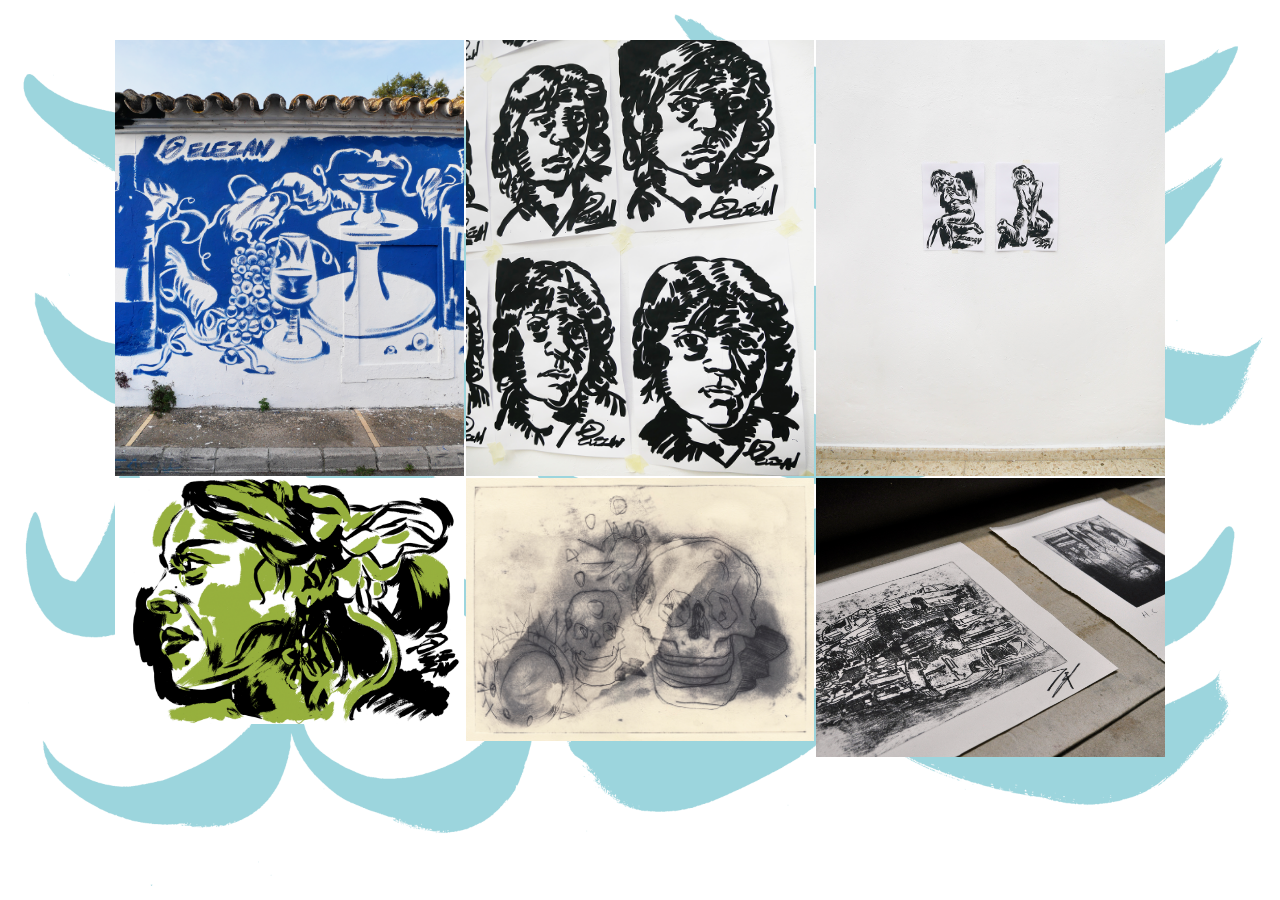
==== artworks.html @ fdf79c6a "Add files via upload" ====
<!DOCTYPE html>
<html lang="es">
<head>
    <meta charset="UTF-8">
    <meta name="viewport" content="width=device-width, initial-scale=1.0">
    <title>Elezan - Art Works</title>
    <meta name="description" content="Daniel Elezan @elezanes Painter, illustrator and designer">
    
    <!-- Favicon de la web -->
    <link rel="icon" type="image/png" href="favicon.png">

    <!-- Precarga del fondo animado -->
    <link rel="preload" as="image" href="artworks/fondoagua.gif">

    <!-- Importación de la tipografía Inter Tight -->
    <link rel="preconnect" href="https://fonts.googleapis.com">
    <link rel="preconnect" href="https://fonts.gstatic.com" crossorigin>
    <link href="https://fonts.googleapis.com/css2?family=Inter+Tight:ital,wght@0,300;0,480;0,700;1,300;1,480;1,700&display=swap" rel="stylesheet">

    <style>
        /* 1. RESET Y CONFIGURACIÓN GLOBAL */
        * {
            box-sizing: border-box;
            margin: 0;
            padding: 0;
            -webkit-tap-highlight-color: transparent;
        }

        body.artworks-page {
            width: 100%;
            min-height: 100vh;
            background-image: url('artworks/fondoagua.gif');
            background-position: center;
            background-repeat: no-repeat;
            background-size: cover;
            background-attachment: fixed;
            font-family: "Inter Tight", sans-serif;
        }

        /* 2. CONTROL DE CARGA INICIAL */
        .hidden {
            opacity: 0;
            visibility: hidden;
        }

        #content {
            opacity: 1;
            visibility: visible;
            width: 100%;
            min-height: 100vh;
            transition: opacity 0.5s ease-in-out;
        }

        .artworks-wrapper {
            width: 100%;
            max-width: 1080px;
            margin: 0 auto;
            padding: 40px 15px;
        }

        /* 3. GALERÍA COLLAGE EN ORDEN CRONOLÓGICO */
        .artworks-grid {
            display: flex;
            flex-wrap: wrap;
            gap: 2px;
            width: 100%;
            align-items: flex-start;
        }

        .grid-item {
            flex: 1 1 calc(33.333% - 1.34px);
            max-width: calc(33.333% - 1.34px);
            cursor: pointer;
            overflow: visible !important;
            display: block;
        }

        .grid-item img {
            width: 100%;
            height: auto;
            display: block;
            transition: transform 0.2s ease;
            position: relative;
            z-index: 1;
        }

        .grid-item:hover img {
            transform: scale(1.02);
            z-index: 5;
        }

        /* 4. MODAL / CARRUSEL FLOTANTE 100% TRANSPARENTE E INSTANTÁNEO */
        .modal {
            position: fixed;
            top: 0;
            left: 0;
            width: 100%;
            height: 100%;
            background: none;
            display: flex;
            justify-content: center;
            align-items: center;
            z-index: 9999;
            opacity: 0;
            pointer-events: none;
            transition: none;
        }

        .modal.active {
            opacity: 1;
            pointer-events: auto;
        }

        .modal-container {
            position: relative;
            width: auto;
            max-width: 95vw;
            height: auto;
            max-height: 95vh;
            display: flex;
            flex-direction: column;
            align-items: center;
            justify-content: center;
        }

        /* Caja unificada que se ajusta exactamente al tamaño de la imagen activa */
        .modal-content-box {
            display: flex;
            flex-direction: column;
            width: auto;
            height: auto;
            max-width: 95vw;
            max-height: 95vh;
        }

        /* Ventana contenedora principal adaptativa a la altura de la foto */
        .modal-img-container {
            width: 100%;
            height: auto;
            display: flex;
            justify-content: flex-start;
            align-items: center;
            cursor: grab;
            overflow: hidden;
            position: relative;
        }

        .modal-img-container:active {
            cursor: grabbing;
        }

        /* Tira horizontal deslizable */
        .carousel-track {
            display: flex;
            height: 100%;
            will-change: transform;
        }

        .carousel-slide {
            display: flex;
            justify-content: center;
            align-items: center;
            flex-shrink: 0;
            user-select: none;
            height: auto;
        }

        .carousel-slide img {
            max-width: min(1080px, 95vw);
            max-height: calc(95vh - 40px);
            width: auto;
            height: auto;
            object-fit: contain;
            display: block;
            user-select: none;
            pointer-events: none;
        }

        /* Franja blanca inferior pegada milimétricamente al borde inferior de la imagen */
        .modal-info-bar {
            width: 100%;
            background: #ffffff;
            color: #000000;
            padding: 8px 12px;
            display: flex;
            justify-content: space-between;
            align-items: center;
            font-size: 12px;
            box-sizing: border-box;
            z-index: 10;
        }

        .modal-desc {
            font-weight: 480;
            white-space: nowrap;
            overflow: hidden;
            text-overflow: ellipsis;
            margin-right: 10px;
        }

        .download-link {
            color: #000;
            text-decoration: underline;
            font-weight: 500;
            font-size: 10px;
            margin-left: 15px;
            white-space: nowrap;
        }

        /* BARRA INFERIOR DE CÍRCULOS (INDICADORES) */
        .modal-nav-bar {
            display: flex;
            justify-content: center;
            align-items: center;
            gap: 10px;
            margin-top: 8px;
            width: 100%;
            background: none;
        }

        .dot {
            width: 8px;
            height: 8px;
            border-radius: 50%;
            border: 1.5px solid #000000;
            background: transparent;
            cursor: pointer;
            transition: all 0.2s ease;
        }

        .dot.active {
            background: #000000;
        }

        .dot:hover {
            opacity: 0.5;
        }

        /* Ajustes Responsivos Móvil */
        @media (max-width: 768px) {
            .grid-item {
                flex: 1 1 calc(33.333% - 4px);
                max-width: calc(33.333% - 4px);
            }
            .artworks-grid {
                gap: 6px;
            }
            .modal-info-bar {
                padding: 6px 10px;
                font-size: 11px;
            }
        }
    </style>
</head>

<body class="artworks-page">

    <!-- Contenedor principal -->
    <div class="hidden" id="content">
        <main class="artworks-wrapper">
            <div class="artworks-grid" id="galleryGrid">
                <!-- Portadas de la galería generadas dinámicamente -->
            </div>
        </main>
    </div>

    <!-- ESTRUCTURA DEL MODAL CARRUSEL -->
    <div class="modal" id="carouselModal">
        <div class="modal-container" id="modalContainer">
            <!-- Caja unificada que contiene la imagen y la barra pegadas sin márgenes inferiores -->
            <div class="modal-content-box" id="modalContentBox">
                <div class="modal-img-container" id="modalImgContainer">
                    <div class="carousel-track" id="carouselTrack">
                        <!-- Las diapositivas se generan dinámicamente -->
                    </div>
                </div>

                <div class="modal-info-bar" id="modalInfoBar">
                    <span class="modal-desc" id="modalDesc">Detalle</span>
                    <a href="#" target="_blank" rel="noopener noreferrer" id="downloadBtn" class="download-link">Open</a>
                </div>
            </div>

            <!-- Barra inferior con círculos dinámicos -->
            <div class="modal-nav-bar" id="modalNavBar">
                <!-- Se generan automáticamente según el nº de fotos -->
            </div>
        </div>
    </div>

    <!-- SCRIPT DE GALERÍA Y CONTROLES -->
    <script>
        const projects = [
            {
                title: "Bodegón Jerezano. Pintura Mural. 24",
                images: ["rrss-eiuvbpweriubp.png", "rrss-wefwe1.png", "rrss-eovernver.png", "rrss-ldvbdfjedfv.png"]
            },
            {
                title: "Retratos de gitana. Dibujos en estudio. 24",
                images: ["rrss-vevwerqr1.png"]
            },
            {
                title: "Fuguras. Dibujos en estudio. 23",
                images: ["rrss-wrb4rb1.png", "rrss-everfg1.png"]
            },
            {
                title: "Retrato de mujer. Impresión digital. 23",
                images: ["rrss-asviafdv.png"]
            },
            {
                title: "Cráneos. Grabado en punta seca. 17",
                images: ["rrss-dfijvbdwjvdf.png", "rrss-sdviuguvif.png"]
            },
            {
                title: "Ruinas. Grabado en aguafuerte. 15",
                images: ["rrss-dpviuejvbv.png", "rrss-ivjdvfvdf4.png"]
            }
        ];

        let currentProjectIndex = 0;
        let currentImageIndex = 0;

        const galleryGrid = document.getElementById('galleryGrid');
        const modal = document.getElementById('carouselModal');
        const modalContentBox = document.getElementById('modalContentBox');
        const modalImgContainer = document.getElementById('modalImgContainer');
        const carouselTrack = document.getElementById('carouselTrack');
        const modalInfoBar = document.getElementById('modalInfoBar');
        const modalDesc = document.getElementById('modalDesc');
        const downloadBtn = document.getElementById('downloadBtn');
        const modalNavBar = document.getElementById('modalNavBar');

        // Renderizar portadas en collage
        projects.forEach((proj, pIndex) => {
            const coverImg = proj.images[0];
            const item = document.createElement('div');
            item.className = 'grid-item';
            item.innerHTML = `<img src="artworks/${coverImg}" alt="Artwork">`;
            item.onclick = () => openCarousel(pIndex, 0);
            galleryGrid.appendChild(item);
        });

        function openCarousel(projIdx, imgIdx) {
            currentProjectIndex = projIdx;
            currentImageIndex = imgIdx;
            buildSlides();
            buildDots();
            
            modal.classList.add('active');
            setTimeout(updateLayout, 10);
        }

        function closeModal() {
            modal.classList.remove('active');
        }

        function buildSlides() {
            carouselTrack.innerHTML = '';
            const currentProj = projects[currentProjectIndex];
            
            currentProj.images.forEach((imgName, idx) => {
                const slide = document.createElement('div');
                slide.className = 'carousel-slide';
                const img = document.createElement('img');
                img.src = `artworks/${imgName}`;
                img.alt = "Artwork Large";
                
                img.onload = () => {
                    updateSlideDimensions();
                    if (idx === currentImageIndex) {
                        updateLayout();
                    }
                };

                slide.appendChild(img);
                carouselTrack.appendChild(slide);
            });
        }

        function updateSlideDimensions() {
            const slides = carouselTrack.querySelectorAll('.carousel-slide');
            slides.forEach(slide => {
                const img = slide.querySelector('img');
                if (img && img.getBoundingClientRect().width > 0) {
                    const w = img.getBoundingClientRect().width;
                    const h = img.getBoundingClientRect().height;
                    slide.style.width = w + 'px';
                    slide.style.height = h + 'px';
                }
            });
        }

        function buildDots() {
            modalNavBar.innerHTML = '';
            const currentProj = projects[currentProjectIndex];
            
            if (currentProj.images.length <= 1) {
                modalNavBar.style.display = 'none';
                return;
            } else {
                modalNavBar.style.display = 'flex';
            }

            currentProj.images.forEach((_, idx) => {
                const dot = document.createElement('span');
                dot.className = `dot ${idx === currentImageIndex ? 'active' : ''}`;
                dot.onclick = (e) => {
                    e.stopPropagation();
                    currentImageIndex = idx;
                    updateLayout(true);
                };
                modalNavBar.appendChild(dot);
            });
        }

        // Función maestra que adapta el ancho y alto exactamente a cada imagen activa
        function updateLayout(animate = true) {
            updateSlideDimensions();
            const slides = carouselTrack.querySelectorAll('.carousel-slide');
            if (slides.length === 0 || !slides[currentImageIndex]) return;

            const activeSlide = slides[currentImageIndex];
            const activeImg = activeSlide.querySelector('img');
            if (!activeImg) return;

            const imgWidth = activeImg.getBoundingClientRect().width;
            const imgHeight = activeImg.getBoundingClientRect().height;

            if (imgWidth > 0 && imgHeight > 0) {
                modalImgContainer.style.width = imgWidth + 'px';
                modalImgContainer.style.height = imgHeight + 'px';
                modalContentBox.style.width = imgWidth + 'px';

                let targetX = 0;
                for (let i = 0; i < currentImageIndex; i++) {
                    const prevImg = slides[i].querySelector('img');
                    targetX += prevImg ? prevImg.getBoundingClientRect().width : imgWidth;
                }

                if (animate) {
                    carouselTrack.style.transition = 'transform 0.3s cubic-bezier(0.25, 1, 0.5, 1)';
                } else {
                    carouselTrack.style.transition = 'none';
                }
                carouselTrack.style.transform = `translateX(-${targetX}px)`;
            }

            const currentProj = projects[currentProjectIndex];
            const imgSrc = `artworks/${currentProj.images[currentImageIndex]}`;
            modalDesc.textContent = currentProj.title;
            downloadBtn.href = imgSrc;

            updateDotsUI();
        }

        function updateDotsUI() {
            const dots = modalNavBar.querySelectorAll('.dot');
            dots.forEach((dot, idx) => {
                if (idx === currentImageIndex) {
                    dot.classList.add('active');
                } else {
                    dot.classList.remove('active');
                }
            });
        }

        // BUCLE INFINITO: Al llegar al final vuelve a la primera (0)
        function nextImage(animate = true) {
            const currentProj = projects[currentProjectIndex];
            if (currentProj.images.length <= 1) return;
            currentImageIndex = (currentImageIndex + 1) % currentProj.images.length;
            updateLayout(animate);
        }

        function prevImage(animate = true) {
            const currentProj = projects[currentProjectIndex];
            if (currentProj.images.length <= 1) return;
            currentImageIndex = (currentImageIndex - 1 + currentProj.images.length) % currentProj.images.length;
            updateLayout(animate);
        }

        // Recalcular dimensiones si cambia el tamaño de la ventana
        window.addEventListener('resize', () => {
            if (modal.classList.contains('active')) {
                updateLayout(false);
            }
        });

        // CONTROL ROBUSTO DE ARRASTRE Y CLIC (SEPARADO ESCRITORIO Y MÓVIL)
        let startX = 0;
        let startY = 0;
        let currentTranslateX = 0;
        let isDragging = false;
        let hasMoved = false;

        function handleStart(clientX, clientY) {
            isDragging = true;
            hasMoved = false;
            startX = clientX;
            startY = clientY;

            const slides = carouselTrack.querySelectorAll('.carousel-slide');
            currentTranslateX = 0;
            for (let i = 0; i < currentImageIndex; i++) {
                const img = slides[i].querySelector('img');
                currentTranslateX += img ? img.getBoundingClientRect().width : 0;
            }

            carouselTrack.style.transition = 'none';
        }

        function handleMove(clientX, clientY) {
            if (!isDragging) return;
            const diffX = clientX - startX;
            const diffY = clientY - startY;
            
            if (Math.abs(diffX) > 6 || Math.abs(diffY) > 6) {
                hasMoved = true;
                carouselTrack.style.transform = `translateX(${-currentTranslateX + diffX}px)`;
            }
        }

        function handleEnd(clientX) {
            if (!isDragging) return;
            isDragging = false;

            const slides = carouselTrack.querySelectorAll('.carousel-slide');
            if (slides.length === 0) return;

            if (!hasMoved) {
                nextImage(false); // Clic simple avanza en bucle infinito al instante
                return;
            }

            const activeImg = slides[currentImageIndex].querySelector('img');
            const slideWidth = activeImg ? activeImg.getBoundingClientRect().width : 300;
            const diffX = clientX - startX;
            const currentProj = projects[currentProjectIndex];

            if (diffX < -slideWidth * 0.15 && currentImageIndex < currentProj.images.length - 1) {
                currentImageIndex++;
            } else if (diffX > slideWidth * 0.15 && currentImageIndex > 0) {
                currentImageIndex--;
            }

            updateLayout(true);
        }

        // Eventos Táctiles puros para Smartphone (evita conflictos de eventos duplicados)
        let touchStartX = 0;
        let touchStartY = 0;
        let touchHasMoved = false;

        modalImgContainer.addEventListener('touchstart', (e) => {
            touchStartX = e.touches[0].clientX;
            touchStartY = e.touches[0].clientY;
            touchHasMoved = false;
            handleStart(touchStartX, touchStartY);
        }, { passive: true });

        modalImgContainer.addEventListener('touchmove', (e) => {
            const currentX = e.touches[0].clientX;
            const currentY = e.touches[0].clientY;
            if (Math.abs(currentX - touchStartX) > 6 || Math.abs(currentY - touchStartY) > 6) {
                touchHasMoved = true;
            }
            handleMove(currentX, currentY);
        }, { passive: true });

        modalImgContainer.addEventListener('touchend', (e) => {
            if (!touchHasMoved) {
                isDragging = false;
                nextImage(false); // Tap limpio en móvil avanza foto al instante en bucle
                return;
            }
            const endX = e.changedTouches[0] ? e.changedTouches[0].clientX : touchStartX;
            handleEnd(endX);
        });

        // Eventos de Ratón para Escritorio
        modalImgContainer.addEventListener('mousedown', (e) => {
            e.preventDefault();
            handleStart(e.clientX, e.clientY);
        });

        window.addEventListener('mousemove', (e) => {
            if (isDragging) handleMove(e.clientX, e.clientY);
        });

        window.addEventListener('mouseup', (e) => {
            if (isDragging) handleEnd(e.clientX);
        });

        // CIERRE AL HACER CLIC FUERA
        modal.onclick = (e) => {
            if (e.target === modal) {
                closeModal();
            }
        };

        // Teclado
        document.addEventListener('keydown', (e) => {
            if (!modal.classList.contains('active')) return;
            if (e.key === 'ArrowRight') nextImage(true);
            if (e.key === 'ArrowLeft') prevImage(true);
            if (e.key === 'Escape') closeModal();
        });

        // PRECARGA INTELIGENTE
        document.addEventListener("DOMContentLoaded", function() {
            const contentDiv = document.getElementById('content');
            
            const criticalImages = [
                'artworks/fondoagua.gif',
                ...projects.map(proj => `artworks/${proj.images[0]}`)
            ];

            const secondaryImages = projects.flatMap(proj => proj.images.slice(1).map(img => `artworks/${img}`));

            let loadedCount = 0;
            const totalCritical = criticalImages.length;

            if (totalCritical === 0) {
                contentDiv.classList.remove('hidden');
                return;
            }

            criticalImages.forEach(src => {
                const img = new Image();
                img.src = src;
                img.onload = () => {
                    loadedCount++;
                    if (loadedCount === totalCritical) {
                        contentDiv.classList.remove('hidden');
                        secondaryImages.forEach(secSrc => {
                            const bgImg = new Image();
                            bgImg.src = secSrc;
                        });
                    }
                };
                img.onerror = () => {
                    loadedCount++;
                    if (loadedCount === totalCritical) {
                        contentDiv.classList.remove('hidden');
                    }
                };
            });
        });
    </script>
</body>
</html>
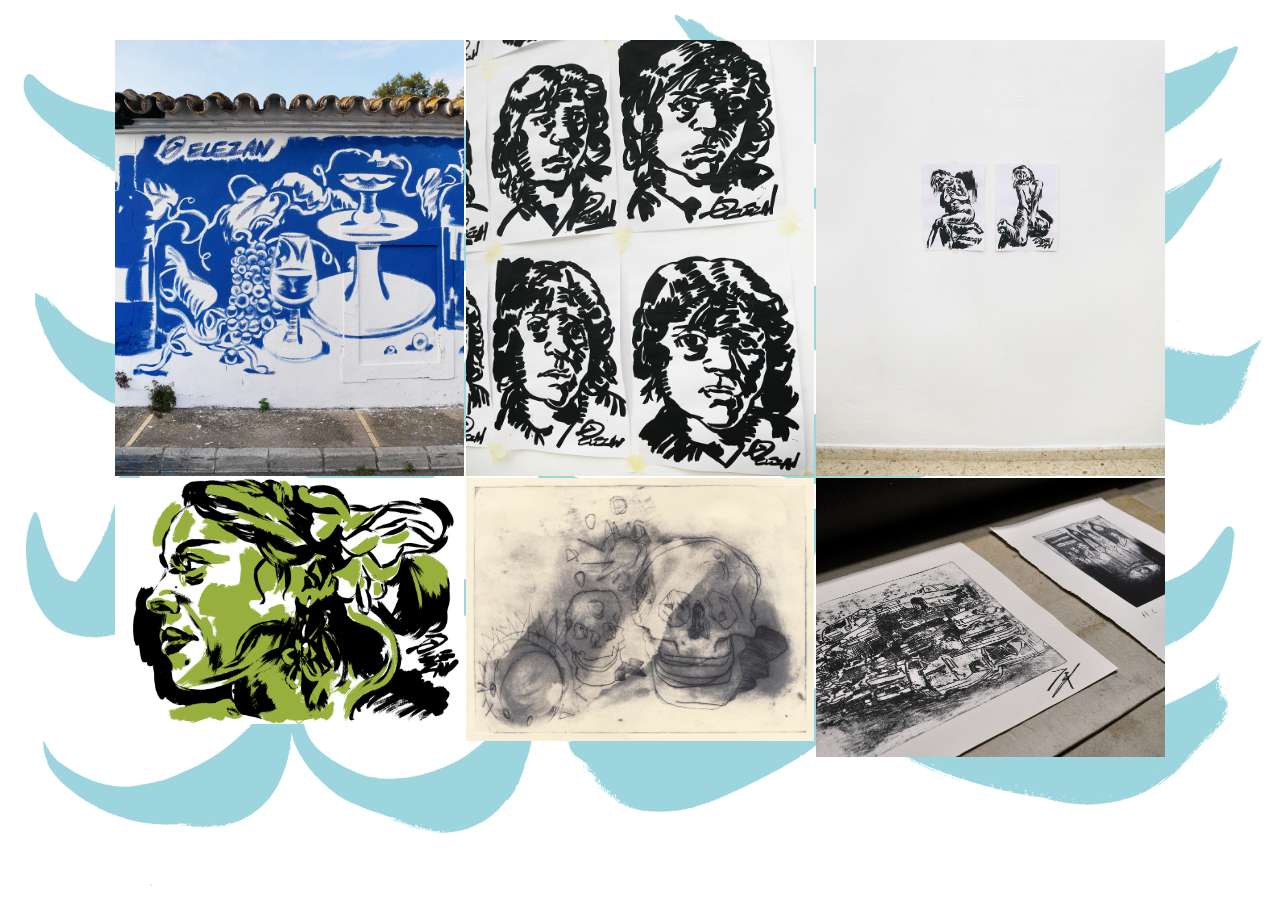
==== commit ca2f457a: "Add files via upload" ====
--- a/artworks.html
+++ b/artworks.html
@@ -143,6 +143,7 @@
             cursor: grab;
             overflow: hidden;
             position: relative;
+            touch-action: pan-y;
         }
 
         .modal-img-container:active {
@@ -293,28 +294,29 @@
         const projects = [
             {
                 title: "Bodegón Jerezano. Pintura Mural. 24",
-                images: ["rrss-eiuvbpweriubp.png", "rrss-wefwe1.png", "rrss-eovernver.png", "rrss-ldvbdfjedfv.png"]
+                images: ["dv7t3ver.jpg", "qerqp83r.jpg", "evr3rb7y0.jpg"]
             },
             {
                 title: "Retratos de gitana. Dibujos en estudio. 24",
-                images: ["rrss-vevwerqr1.png"]
+                images: ["wer0c273.jpg"]
             },
             {
                 title: "Fuguras. Dibujos en estudio. 23",
-                images: ["rrss-wrb4rb1.png", "rrss-everfg1.png"]
+                images: ["2047ywfg.jpg", "f70vegq3.jpg"]
             },
             {
                 title: "Retrato de mujer. Impresión digital. 23",
-                images: ["rrss-asviafdv.png"]
+                images: ["d9fv8y.jpg"]
             },
             {
                 title: "Cráneos. Grabado en punta seca. 17",
-                images: ["rrss-dfijvbdwjvdf.png", "rrss-sdviuguvif.png"]
+                images: ["wdf7wef.jpg", "c23478wgre.jpg"]
             },
             {
                 title: "Ruinas. Grabado en aguafuerte. 15",
-                images: ["rrss-dpviuejvbv.png", "rrss-ivjdvfvdf4.png"]
-            }
+                images: ["qe807fvt.jpg", "v39b87dv.jpg"]
+            }
+            
         ];
 
         let currentProjectIndex = 0;
@@ -464,7 +466,7 @@
             });
         }
 
-        // BUCLE INFINITO: Al llegar al final vuelve a la primera (0)
+        // BUCLE INFINITO EN ORDEN ESTRICTO DE 1 EN 1
         function nextImage(animate = true) {
             const currentProj = projects[currentProjectIndex];
             if (currentProj.images.length <= 1) return;
@@ -472,13 +474,6 @@
             updateLayout(animate);
         }
 
-        function prevImage(animate = true) {
-            const currentProj = projects[currentProjectIndex];
-            if (currentProj.images.length <= 1) return;
-            currentImageIndex = (currentImageIndex - 1 + currentProj.images.length) % currentProj.images.length;
-            updateLayout(animate);
-        }
-
         // Recalcular dimensiones si cambia el tamaño de la ventana
         window.addEventListener('resize', () => {
             if (modal.classList.contains('active')) {
@@ -486,18 +481,18 @@
             }
         });
 
-        // CONTROL ROBUSTO DE ARRASTRE Y CLIC (SEPARADO ESCRITORIO Y MÓVIL)
+        // CONTROL UNIFICADO DE PUNTERO (POINTER EVENTS) PARA ESCRITORIO Y MÓVIL SIN DUPLICADOS
         let startX = 0;
         let startY = 0;
         let currentTranslateX = 0;
         let isDragging = false;
         let hasMoved = false;
 
-        function handleStart(clientX, clientY) {
+        modalImgContainer.addEventListener('pointerdown', (e) => {
             isDragging = true;
             hasMoved = false;
-            startX = clientX;
-            startY = clientY;
+            startX = e.clientX;
+            startY = e.clientY;
 
             const slides = carouselTrack.querySelectorAll('.carousel-slide');
             currentTranslateX = 0;
@@ -507,34 +502,36 @@
             }
 
             carouselTrack.style.transition = 'none';
-        }
-
-        function handleMove(clientX, clientY) {
+            modalImgContainer.setPointerCapture(e.pointerId);
+        });
+
+        modalImgContainer.addEventListener('pointermove', (e) => {
             if (!isDragging) return;
-            const diffX = clientX - startX;
-            const diffY = clientY - startY;
+            const diffX = e.clientX - startX;
+            const diffY = e.clientY - startY;
             
             if (Math.abs(diffX) > 6 || Math.abs(diffY) > 6) {
                 hasMoved = true;
                 carouselTrack.style.transform = `translateX(${-currentTranslateX + diffX}px)`;
             }
-        }
-
-        function handleEnd(clientX) {
+        });
+
+        modalImgContainer.addEventListener('pointerup', (e) => {
             if (!isDragging) return;
             isDragging = false;
 
             const slides = carouselTrack.querySelectorAll('.carousel-slide');
             if (slides.length === 0) return;
 
+            // SI NO HUBO MOVIMIENTO: CLIC / TAP SIMPLE EN ORDEN ESTRICTO DE 1 EN 1 CON BUCLE INFINITO
             if (!hasMoved) {
-                nextImage(false); // Clic simple avanza en bucle infinito al instante
+                nextImage(false);
                 return;
             }
 
             const activeImg = slides[currentImageIndex].querySelector('img');
             const slideWidth = activeImg ? activeImg.getBoundingClientRect().width : 300;
-            const diffX = clientX - startX;
+            const diffX = e.clientX - startX;
             const currentProj = projects[currentProjectIndex];
 
             if (diffX < -slideWidth * 0.15 && currentImageIndex < currentProj.images.length - 1) {
@@ -544,51 +541,6 @@
             }
 
             updateLayout(true);
-        }
-
-        // Eventos Táctiles puros para Smartphone (evita conflictos de eventos duplicados)
-        let touchStartX = 0;
-        let touchStartY = 0;
-        let touchHasMoved = false;
-
-        modalImgContainer.addEventListener('touchstart', (e) => {
-            touchStartX = e.touches[0].clientX;
-            touchStartY = e.touches[0].clientY;
-            touchHasMoved = false;
-            handleStart(touchStartX, touchStartY);
-        }, { passive: true });
-
-        modalImgContainer.addEventListener('touchmove', (e) => {
-            const currentX = e.touches[0].clientX;
-            const currentY = e.touches[0].clientY;
-            if (Math.abs(currentX - touchStartX) > 6 || Math.abs(currentY - touchStartY) > 6) {
-                touchHasMoved = true;
-            }
-            handleMove(currentX, currentY);
-        }, { passive: true });
-
-        modalImgContainer.addEventListener('touchend', (e) => {
-            if (!touchHasMoved) {
-                isDragging = false;
-                nextImage(false); // Tap limpio en móvil avanza foto al instante en bucle
-                return;
-            }
-            const endX = e.changedTouches[0] ? e.changedTouches[0].clientX : touchStartX;
-            handleEnd(endX);
-        });
-
-        // Eventos de Ratón para Escritorio
-        modalImgContainer.addEventListener('mousedown', (e) => {
-            e.preventDefault();
-            handleStart(e.clientX, e.clientY);
-        });
-
-        window.addEventListener('mousemove', (e) => {
-            if (isDragging) handleMove(e.clientX, e.clientY);
-        });
-
-        window.addEventListener('mouseup', (e) => {
-            if (isDragging) handleEnd(e.clientX);
         });
 
         // CIERRE AL HACER CLIC FUERA
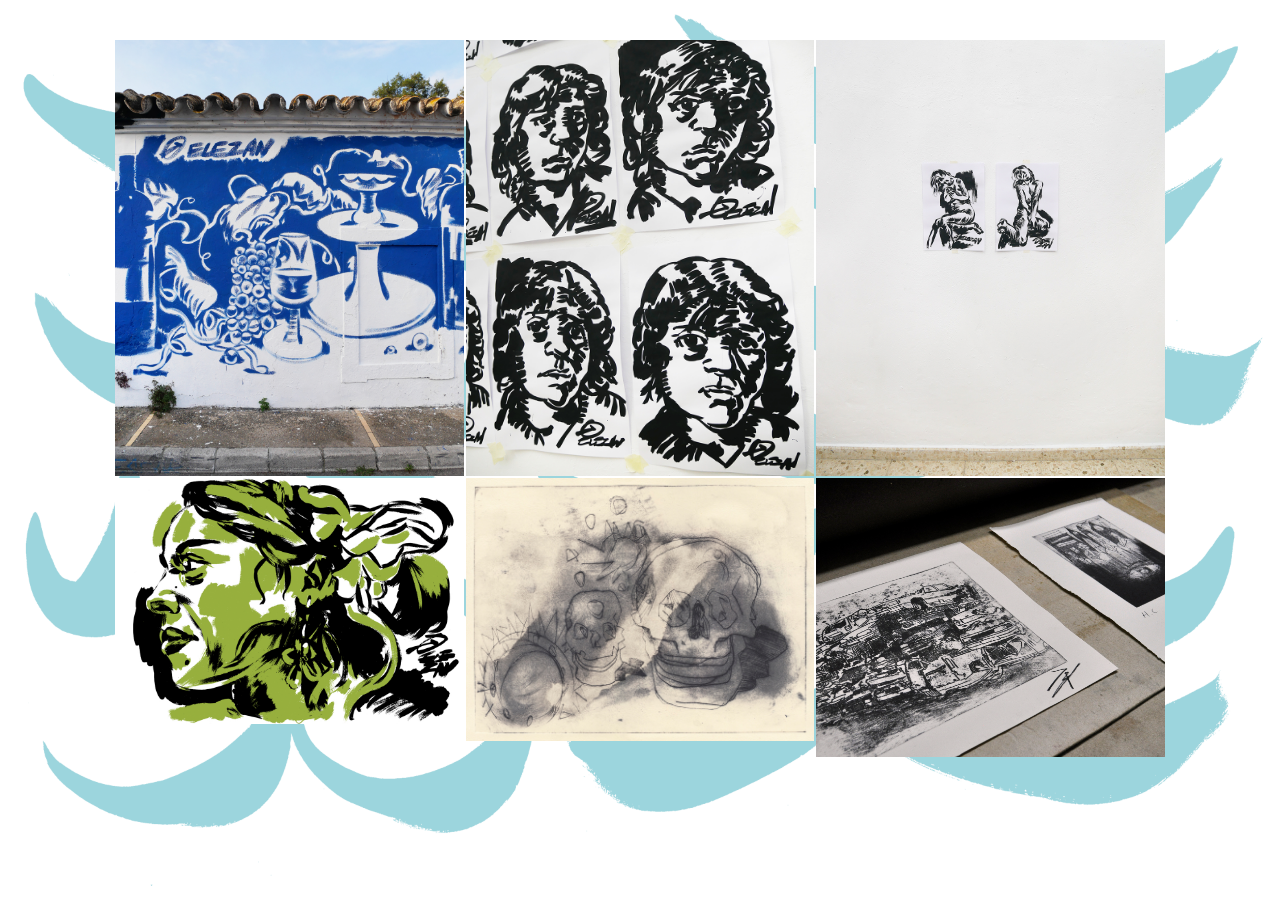
==== commit 3b14cc83: "Add files via upload" ====
--- a/artworks.html
+++ b/artworks.html
@@ -9,9 +9,6 @@
     <!-- Favicon de la web -->
     <link rel="icon" type="image/png" href="favicon.png">
 
-    <!-- Precarga del fondo animado -->
-    <link rel="preload" as="image" href="artworks/fondoagua.gif">
-
     <!-- Importación de la tipografía Inter Tight -->
     <link rel="preconnect" href="https://fonts.googleapis.com">
     <link rel="preconnect" href="https://fonts.gstatic.com" crossorigin>
@@ -37,18 +34,9 @@
             font-family: "Inter Tight", sans-serif;
         }
 
-        /* 2. CONTROL DE CARGA INICIAL */
-        .hidden {
-            opacity: 0;
-            visibility: hidden;
-        }
-
         #content {
-            opacity: 1;
-            visibility: visible;
             width: 100%;
             min-height: 100vh;
-            transition: opacity 0.5s ease-in-out;
         }
 
         .artworks-wrapper {
@@ -58,7 +46,7 @@
             padding: 40px 15px;
         }
 
-        /* 3. GALERÍA COLLAGE EN ORDEN CRONOLÓGICO */
+        /* 2. GALERÍA PRINCIPAL */
         .artworks-grid {
             display: flex;
             flex-wrap: wrap;
@@ -89,7 +77,7 @@
             z-index: 5;
         }
 
-        /* 4. MODAL / CARRUSEL FLOTANTE 100% TRANSPARENTE E INSTANTÁNEO */
+        /* 3. MODAL / CARRUSEL FLOTANTE */
         .modal {
             position: fixed;
             top: 0;
@@ -103,7 +91,7 @@
             z-index: 9999;
             opacity: 0;
             pointer-events: none;
-            transition: none;
+            transition: opacity 0.2s ease;
         }
 
         .modal.active {
@@ -123,7 +111,6 @@
             justify-content: center;
         }
 
-        /* Caja unificada que se ajusta exactamente al tamaño de la imagen activa */
         .modal-content-box {
             display: flex;
             flex-direction: column;
@@ -131,9 +118,9 @@
             height: auto;
             max-width: 95vw;
             max-height: 95vh;
-        }
-
-        /* Ventana contenedora principal adaptativa a la altura de la foto */
+            background: transparent;
+        }
+
         .modal-img-container {
             width: 100%;
             height: auto;
@@ -150,7 +137,6 @@
             cursor: grabbing;
         }
 
-        /* Tira horizontal deslizable */
         .carousel-track {
             display: flex;
             height: 100%;
@@ -174,10 +160,10 @@
             object-fit: contain;
             display: block;
             user-select: none;
-            pointer-events: none;
-        }
-
-        /* Franja blanca inferior pegada milimétricamente al borde inferior de la imagen */
+            pointer-events: auto;
+            -webkit-user-drag: none;
+        }
+
         .modal-info-bar {
             width: 100%;
             background: #ffffff;
@@ -208,7 +194,6 @@
             white-space: nowrap;
         }
 
-        /* BARRA INFERIOR DE CÍRCULOS (INDICADORES) */
         .modal-nav-bar {
             display: flex;
             justify-content: center;
@@ -237,7 +222,6 @@
             opacity: 0.5;
         }
 
-        /* Ajustes Responsivos Móvil */
         @media (max-width: 768px) {
             .grid-item {
                 flex: 1 1 calc(33.333% - 4px);
@@ -256,11 +240,10 @@
 
 <body class="artworks-page">
 
-    <!-- Contenedor principal -->
-    <div class="hidden" id="content">
+    <div id="content">
         <main class="artworks-wrapper">
             <div class="artworks-grid" id="galleryGrid">
-                <!-- Portadas de la galería generadas dinámicamente -->
+                <!-- Portadas generadas dinámicamente -->
             </div>
         </main>
     </div>
@@ -268,7 +251,6 @@
     <!-- ESTRUCTURA DEL MODAL CARRUSEL -->
     <div class="modal" id="carouselModal">
         <div class="modal-container" id="modalContainer">
-            <!-- Caja unificada que contiene la imagen y la barra pegadas sin márgenes inferiores -->
             <div class="modal-content-box" id="modalContentBox">
                 <div class="modal-img-container" id="modalImgContainer">
                     <div class="carousel-track" id="carouselTrack">
@@ -282,14 +264,12 @@
                 </div>
             </div>
 
-            <!-- Barra inferior con círculos dinámicos -->
             <div class="modal-nav-bar" id="modalNavBar">
                 <!-- Se generan automáticamente según el nº de fotos -->
             </div>
         </div>
     </div>
 
-    <!-- SCRIPT DE GALERÍA Y CONTROLES -->
     <script>
         const projects = [
             {
@@ -316,11 +296,15 @@
                 title: "Ruinas. Grabado en aguafuerte. 15",
                 images: ["qe807fvt.jpg", "v39b87dv.jpg"]
             }
-            
         ];
 
         let currentProjectIndex = 0;
         let currentImageIndex = 0;
+        let virtualIndex = 1;
+        let isTransitioning = false;
+        let isMenuOpen = false; // Candado permanente para el clic derecho
+
+        const transitionDuration = 480; // ms
 
         const galleryGrid = document.getElementById('galleryGrid');
         const modal = document.getElementById('carouselModal');
@@ -332,12 +316,12 @@
         const downloadBtn = document.getElementById('downloadBtn');
         const modalNavBar = document.getElementById('modalNavBar');
 
-        // Renderizar portadas en collage
+        // Renderizar galería principal
         projects.forEach((proj, pIndex) => {
             const coverImg = proj.images[0];
             const item = document.createElement('div');
             item.className = 'grid-item';
-            item.innerHTML = `<img src="artworks/${coverImg}" alt="Artwork">`;
+            item.innerHTML = `<img src="artworks/${coverImg}" alt="${proj.title}" loading="lazy">`;
             item.onclick = () => openCarousel(pIndex, 0);
             galleryGrid.appendChild(item);
         });
@@ -345,38 +329,78 @@
         function openCarousel(projIdx, imgIdx) {
             currentProjectIndex = projIdx;
             currentImageIndex = imgIdx;
+            isMenuOpen = false;
+            
             buildSlides();
             buildDots();
             
+            carouselTrack.style.transition = 'none';
+            carouselTrack.style.transform = 'translateX(0px)';
+
+            const currentProj = projects[currentProjectIndex];
+            virtualIndex = currentProj.images.length > 1 ? currentImageIndex + 1 : 0;
+
+            updateLayout(false);
             modal.classList.add('active');
-            setTimeout(updateLayout, 10);
         }
 
         function closeModal() {
             modal.classList.remove('active');
+            isDragging = false;
+            hasMoved = false;
+            isMenuOpen = false;
+
+            setTimeout(() => {
+                carouselTrack.style.transition = 'none';
+                carouselTrack.style.transform = 'translateX(0px)';
+                carouselTrack.innerHTML = '';
+            }, 200);
+        }
+
+        function createSlideElement(imgName) {
+            const slide = document.createElement('div');
+            slide.className = 'carousel-slide';
+            const img = document.createElement('img');
+            img.src = `artworks/${imgName}`;
+            img.alt = "Artwork Large";
+            
+            // Activamos el candado permanente al abrir el menú contextual
+            img.addEventListener('contextmenu', (e) => {
+                e.stopPropagation();
+                isMenuOpen = true;
+            });
+
+            // Si el menú estaba abierto, el primer clic izquierdo solo lo cierra y frena el avance
+            img.addEventListener('click', (e) => {
+                if (isMenuOpen) {
+                    e.stopPropagation();
+                    isMenuOpen = false; // Desactivamos el candado para el siguiente clic normal
+                } else {
+                    nextImage(true);
+                }
+            });
+
+            img.onload = () => {
+                updateSlideDimensions();
+                updateLayout(false);
+            };
+
+            slide.appendChild(img);
+            return slide;
         }
 
         function buildSlides() {
             carouselTrack.innerHTML = '';
             const currentProj = projects[currentProjectIndex];
-            
-            currentProj.images.forEach((imgName, idx) => {
-                const slide = document.createElement('div');
-                slide.className = 'carousel-slide';
-                const img = document.createElement('img');
-                img.src = `artworks/${imgName}`;
-                img.alt = "Artwork Large";
-                
-                img.onload = () => {
-                    updateSlideDimensions();
-                    if (idx === currentImageIndex) {
-                        updateLayout();
-                    }
-                };
-
-                slide.appendChild(img);
-                carouselTrack.appendChild(slide);
-            });
+            const imgs = currentProj.images;
+
+            if (imgs.length > 1) {
+                carouselTrack.appendChild(createSlideElement(imgs[imgs.length - 1]));
+                imgs.forEach(imgName => carouselTrack.appendChild(createSlideElement(imgName)));
+                carouselTrack.appendChild(createSlideElement(imgs[0]));
+            } else {
+                imgs.forEach(imgName => carouselTrack.appendChild(createSlideElement(imgName)));
+            }
         }
 
         function updateSlideDimensions() {
@@ -408,20 +432,21 @@
                 dot.className = `dot ${idx === currentImageIndex ? 'active' : ''}`;
                 dot.onclick = (e) => {
                     e.stopPropagation();
+                    if (isTransitioning) return;
                     currentImageIndex = idx;
+                    virtualIndex = idx + 1;
                     updateLayout(true);
                 };
                 modalNavBar.appendChild(dot);
             });
         }
 
-        // Función maestra que adapta el ancho y alto exactamente a cada imagen activa
         function updateLayout(animate = true) {
             updateSlideDimensions();
             const slides = carouselTrack.querySelectorAll('.carousel-slide');
-            if (slides.length === 0 || !slides[currentImageIndex]) return;
-
-            const activeSlide = slides[currentImageIndex];
+            if (slides.length === 0 || !slides[virtualIndex]) return;
+
+            const activeSlide = slides[virtualIndex];
             const activeImg = activeSlide.querySelector('img');
             if (!activeImg) return;
 
@@ -434,13 +459,13 @@
                 modalContentBox.style.width = imgWidth + 'px';
 
                 let targetX = 0;
-                for (let i = 0; i < currentImageIndex; i++) {
+                for (let i = 0; i < virtualIndex; i++) {
                     const prevImg = slides[i].querySelector('img');
                     targetX += prevImg ? prevImg.getBoundingClientRect().width : imgWidth;
                 }
 
                 if (animate) {
-                    carouselTrack.style.transition = 'transform 0.3s cubic-bezier(0.25, 1, 0.5, 1)';
+                    carouselTrack.style.transition = `transform ${transitionDuration}ms cubic-bezier(0.25, 1, 0.5, 1)`;
                 } else {
                     carouselTrack.style.transition = 'none';
                 }
@@ -466,137 +491,160 @@
             });
         }
 
-        // BUCLE INFINITO EN ORDEN ESTRICTO DE 1 EN 1
         function nextImage(animate = true) {
             const currentProj = projects[currentProjectIndex];
-            if (currentProj.images.length <= 1) return;
-            currentImageIndex = (currentImageIndex + 1) % currentProj.images.length;
+            const imgs = currentProj.images;
+            if (imgs.length <= 1 || isTransitioning) return;
+
+            isTransitioning = true;
+            virtualIndex++;
+            currentImageIndex = (currentImageIndex + 1) % imgs.length;
+
             updateLayout(animate);
-        }
-
-        // Recalcular dimensiones si cambia el tamaño de la ventana
+
+            if (virtualIndex === imgs.length + 1) {
+                setTimeout(() => {
+                    virtualIndex = 1;
+                    updateLayout(false);
+                    isTransitioning = false;
+                }, transitionDuration);
+            } else {
+                setTimeout(() => { isTransitioning = false; }, transitionDuration);
+            }
+        }
+
+        function prevImage(animate = true) {
+            const currentProj = projects[currentProjectIndex];
+            const imgs = currentProj.images;
+            if (imgs.length <= 1 || isTransitioning) return;
+
+            isTransitioning = true;
+            virtualIndex--;
+            currentImageIndex = (currentImageIndex - 1 + imgs.length) % imgs.length;
+
+            updateLayout(animate);
+
+            if (virtualIndex === 0) {
+                setTimeout(() => {
+                    virtualIndex = imgs.length;
+                    updateLayout(false);
+                    isTransitioning = false;
+                }, transitionDuration);
+            } else {
+                setTimeout(() => { isTransitioning = false; }, transitionDuration);
+            }
+        }
+
         window.addEventListener('resize', () => {
             if (modal.classList.contains('active')) {
                 updateLayout(false);
             }
         });
 
-        // CONTROL UNIFICADO DE PUNTERO (POINTER EVENTS) PARA ESCRITORIO Y MÓVIL SIN DUPLICADOS
+        // CONTROL UNIFICADO DE ARRASTRE (RATÓN Y TÁCTIL)
         let startX = 0;
         let startY = 0;
         let currentTranslateX = 0;
         let isDragging = false;
         let hasMoved = false;
 
-        modalImgContainer.addEventListener('pointerdown', (e) => {
+        function startDrag(clientX) {
+            if (isTransitioning) return;
             isDragging = true;
             hasMoved = false;
-            startX = e.clientX;
-            startY = e.clientY;
+            startX = clientX;
 
             const slides = carouselTrack.querySelectorAll('.carousel-slide');
             currentTranslateX = 0;
-            for (let i = 0; i < currentImageIndex; i++) {
+            for (let i = 0; i < virtualIndex; i++) {
                 const img = slides[i].querySelector('img');
                 currentTranslateX += img ? img.getBoundingClientRect().width : 0;
             }
 
             carouselTrack.style.transition = 'none';
-            modalImgContainer.setPointerCapture(e.pointerId);
-        });
-
-        modalImgContainer.addEventListener('pointermove', (e) => {
+        }
+
+        function moveDrag(clientX) {
             if (!isDragging) return;
-            const diffX = e.clientX - startX;
-            const diffY = e.clientY - startY;
+            const diffX = clientX - startX;
             
-            if (Math.abs(diffX) > 6 || Math.abs(diffY) > 6) {
+            if (Math.abs(diffX) > 6) {
                 hasMoved = true;
                 carouselTrack.style.transform = `translateX(${-currentTranslateX + diffX}px)`;
             }
-        });
-
-        modalImgContainer.addEventListener('pointerup', (e) => {
+        }
+
+        function endDrag(clientX) {
             if (!isDragging) return;
             isDragging = false;
 
             const slides = carouselTrack.querySelectorAll('.carousel-slide');
-            if (slides.length === 0) return;
-
-            // SI NO HUBO MOVIMIENTO: CLIC / TAP SIMPLE EN ORDEN ESTRICTO DE 1 EN 1 CON BUCLE INFINITO
-            if (!hasMoved) {
-                nextImage(false);
-                return;
-            }
-
-            const activeImg = slides[currentImageIndex].querySelector('img');
+            if (slides.length === 0 || !hasMoved) return;
+
+            const activeImg = slides[virtualIndex].querySelector('img');
             const slideWidth = activeImg ? activeImg.getBoundingClientRect().width : 300;
-            const diffX = e.clientX - startX;
-            const currentProj = projects[currentProjectIndex];
-
-            if (diffX < -slideWidth * 0.15 && currentImageIndex < currentProj.images.length - 1) {
-                currentImageIndex++;
-            } else if (diffX > slideWidth * 0.15 && currentImageIndex > 0) {
-                currentImageIndex--;
-            }
-
-            updateLayout(true);
+            const diffX = clientX - startX;
+
+            if (diffX < -slideWidth * 0.15) {
+                nextImage(true);
+            } else if (diffX > slideWidth * 0.15) {
+                prevImage(true);
+            } else {
+                updateLayout(true);
+            }
+        }
+
+        // Eventos de Ratón (Desktop)
+        modalImgContainer.addEventListener('mousedown', (e) => {
+            if (e.button !== 0) return;
+            startDrag(e.clientX);
         });
 
-        // CIERRE AL HACER CLIC FUERA
+        window.addEventListener('mousemove', (e) => {
+            moveDrag(e.clientX);
+        });
+
+        window.addEventListener('mouseup', (e) => {
+            endDrag(e.clientX);
+        });
+
+        // Eventos Táctiles (Smartphones y Tablets)
+        modalImgContainer.addEventListener('touchstart', (e) => {
+            if (e.touches.length > 0) {
+                startDrag(e.touches[0].clientX);
+            }
+        }, { passive: true });
+
+        window.addEventListener('touchmove', (e) => {
+            if (e.touches.length > 0) {
+                moveDrag(e.touches[0].clientX);
+            }
+        }, { passive: true });
+
+        window.addEventListener('touchend', (e) => {
+            if (e.changedTouches.length > 0) {
+                endDrag(e.changedTouches[0].clientX);
+            }
+        });
+
         modal.onclick = (e) => {
             if (e.target === modal) {
                 closeModal();
             }
         };
 
-        // Teclado
+        // EVENTOS DE TECLADO
         document.addEventListener('keydown', (e) => {
             if (!modal.classList.contains('active')) return;
-            if (e.key === 'ArrowRight') nextImage(true);
-            if (e.key === 'ArrowLeft') prevImage(true);
+            if (e.key === 'ArrowRight') {
+                e.preventDefault();
+                nextImage(true);
+            }
+            if (e.key === 'ArrowLeft') {
+                e.preventDefault();
+                prevImage(true);
+            }
             if (e.key === 'Escape') closeModal();
-        });
-
-        // PRECARGA INTELIGENTE
-        document.addEventListener("DOMContentLoaded", function() {
-            const contentDiv = document.getElementById('content');
-            
-            const criticalImages = [
-                'artworks/fondoagua.gif',
-                ...projects.map(proj => `artworks/${proj.images[0]}`)
-            ];
-
-            const secondaryImages = projects.flatMap(proj => proj.images.slice(1).map(img => `artworks/${img}`));
-
-            let loadedCount = 0;
-            const totalCritical = criticalImages.length;
-
-            if (totalCritical === 0) {
-                contentDiv.classList.remove('hidden');
-                return;
-            }
-
-            criticalImages.forEach(src => {
-                const img = new Image();
-                img.src = src;
-                img.onload = () => {
-                    loadedCount++;
-                    if (loadedCount === totalCritical) {
-                        contentDiv.classList.remove('hidden');
-                        secondaryImages.forEach(secSrc => {
-                            const bgImg = new Image();
-                            bgImg.src = secSrc;
-                        });
-                    }
-                };
-                img.onerror = () => {
-                    loadedCount++;
-                    if (loadedCount === totalCritical) {
-                        contentDiv.classList.remove('hidden');
-                    }
-                };
-            });
         });
     </script>
 </body>
